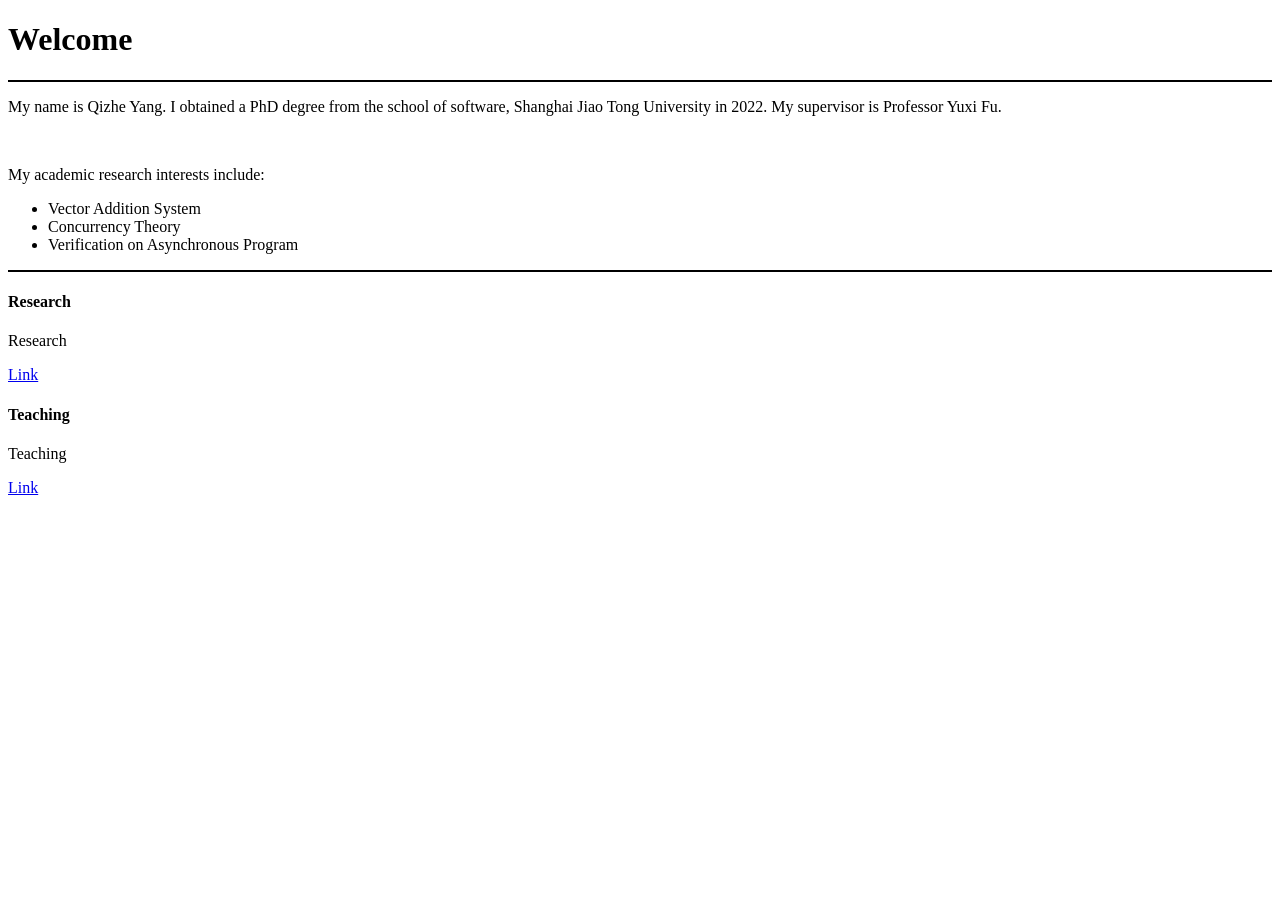
==== index.html @ 4ddbd8de "commit test" ====
<!DOCTYPE html>
<html lang="en">

<head>

    <meta charset="utf-8">
    <meta http-equiv="X-UA-Compatible" content="IE=edge">
    <meta name="viewport" content="width=device-width, initial-scale=1">
    
    <meta name="description" content="Qizhe Yang, College of Information,Mechanical and Electrical Engineering, SHNU">
    <meta name="author" content="Qizhe Yang">

    <meta name="keywords" content="to be determined" />

    <link rel="shortcut icon" type="image/x-icon" href="siteicon.ico">

    <title>Qizhe Yang</title>

    <!-- Bootstrap Core CSS -->
    <link href="css/bootstrap.min.css" rel="stylesheet">

    <!-- Custom CSS -->
    <link href="css/modern-business.css" rel="stylesheet">

    <!-- Custom Fonts -->
    <link href="font-awesome/css/font-awesome.min.css" rel="stylesheet" type="text/css">

    <!-- Additional Settings -->
    <link href="css/kthohr_settings.css" rel="stylesheet">

    <script>
    (function(i,s,o,g,r,a,m){i['GoogleAnalyticsObject']=r;i[r]=i[r]||function(){
    (i[r].q=i[r].q||[]).push(arguments)},i[r].l=1*new Date();a=s.createElement(o),
    m=s.getElementsByTagName(o)[0];a.async=1;a.src=g;m.parentNode.insertBefore(a,m)
    })(window,document,'script','https://www.google-analytics.com/analytics.js','ga');
    
    ga('create', 'UA-93902857-1', 'auto');
    ga('send', 'pageview');

    </script>

    <script src="js/jquery.js"></script>
    <script>
        $(function(){
            $("#mynavbar").load("navbar.html")
            $("#myfooter").load("footer.html")
        });
    </script>

</head>

<body>

    <div id="mynavbar"></div>

    <div class="container">

        <div class="row">
            <div class="col-lg-12">
                <!-- <h1 class="page-header"> Welcome </h1> -->
                <h1> Welcome </h1> 
                <hr style="height:2px;border-width:0;background-color:black">
                <p>My name is Qizhe Yang. I obtained a PhD degree from the school of software, Shanghai Jiao Tong University in 2022. My supervisor is Professor Yuxi Fu. </p>

                <br>

                <p>My academic research interests include:</p>
                <ul>
                    <li>Vector Addition System</li>
                    <li>Concurrency Theory</li>
                    <li>Verification on Asynchronous Program</li>
                </ul>

                <hr style="height:2px;border-width:0;background-color:black">
            </div>
        </div>

            <div class="col-md-4">
                <div class="panel panel-default">
                    <div class="panel-heading">
                        <h4><i class="fa fa-cog fa-spin fa-2x fa-fw"></i> Research</h4>
                    </div>
                    <div class="panel-body">
                        <p>Research</p>
                        <!-- <a href="#" class="btn btn-default disabled" role="button" aria-disabled>Link</a> -->
                        <a href="research.html" target="_blank" class="btn btn-default">Link</a>
                    </div>
                </div>
            </div>
            <div class="col-md-4">
                <div class="panel panel-default">
                    <div class="panel-heading">
                        <h4><i class="fa fa-fw fa-2x fa-graduation-cap"></i> Teaching</h4>
                    </div>
                    <div class="panel-body">
                        <p>Teaching</p>
                        <a href="#" class="btn btn-default disabled" role="button" aria-disabled>Link</a>
                    </div>
                </div>
            </div>
        </div>

    </div>

    <div id="myfooter"></div>

    <!-- jQuery -->
    <!--<script src="js/jquery.js"></script>-->

    <!-- Bootstrap Core JavaScript -->
    <script src="js/bootstrap.min.js"></script>

</body>

</html>
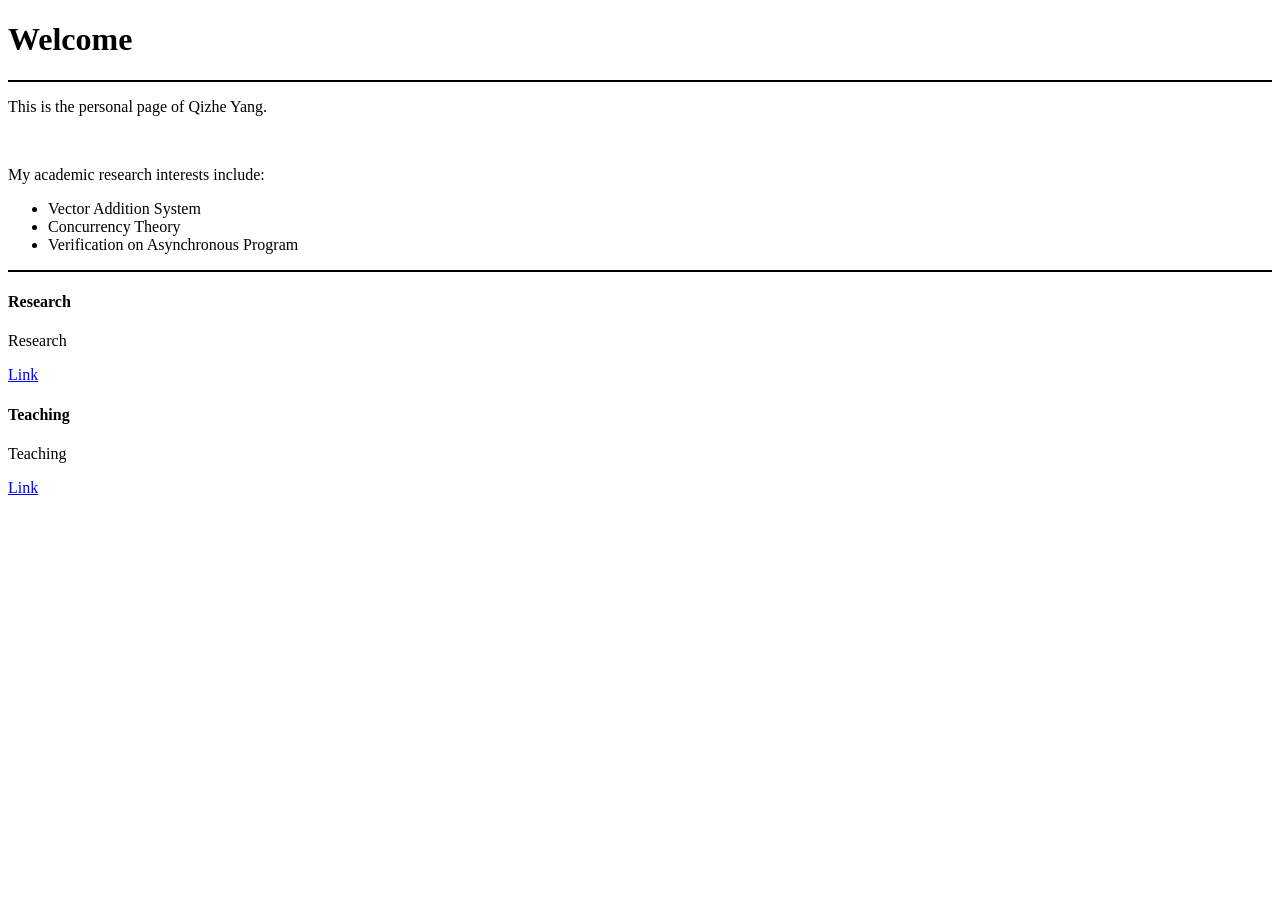
==== commit 10813925: "personal website commit v0.1" ====
--- a/index.html
+++ b/index.html
@@ -28,7 +28,7 @@
     <!-- Additional Settings -->
     <link href="css/kthohr_settings.css" rel="stylesheet">
 
-    <script>
+    <!--script>
     (function(i,s,o,g,r,a,m){i['GoogleAnalyticsObject']=r;i[r]=i[r]||function(){
     (i[r].q=i[r].q||[]).push(arguments)},i[r].l=1*new Date();a=s.createElement(o),
     m=s.getElementsByTagName(o)[0];a.async=1;a.src=g;m.parentNode.insertBefore(a,m)
@@ -37,7 +37,7 @@
     ga('create', 'UA-93902857-1', 'auto');
     ga('send', 'pageview');
 
-    </script>
+    </script-->
 
     <script src="js/jquery.js"></script>
     <script>
@@ -60,8 +60,8 @@
                 <!-- <h1 class="page-header"> Welcome </h1> -->
                 <h1> Welcome </h1> 
                 <hr style="height:2px;border-width:0;background-color:black">
-                <p>My name is Qizhe Yang. I obtained a PhD degree from the school of software, Shanghai Jiao Tong University in 2022. My supervisor is Professor Yuxi Fu. </p>
-
+                <!--p>My name is Qizhe Yang. I obtained a PhD degree from the school of software, Shanghai Jiao Tong University in 2022. My supervisor is Professor Yuxi Fu. </p-->
+                <p>This is the personal page of Qizhe Yang. </p>
                 <br>
 
                 <p>My academic research interests include:</p>
@@ -101,7 +101,7 @@
         </div>
 
     </div>
-
+    <!--添加脚注-->
     <div id="myfooter"></div>
 
     <!-- jQuery -->
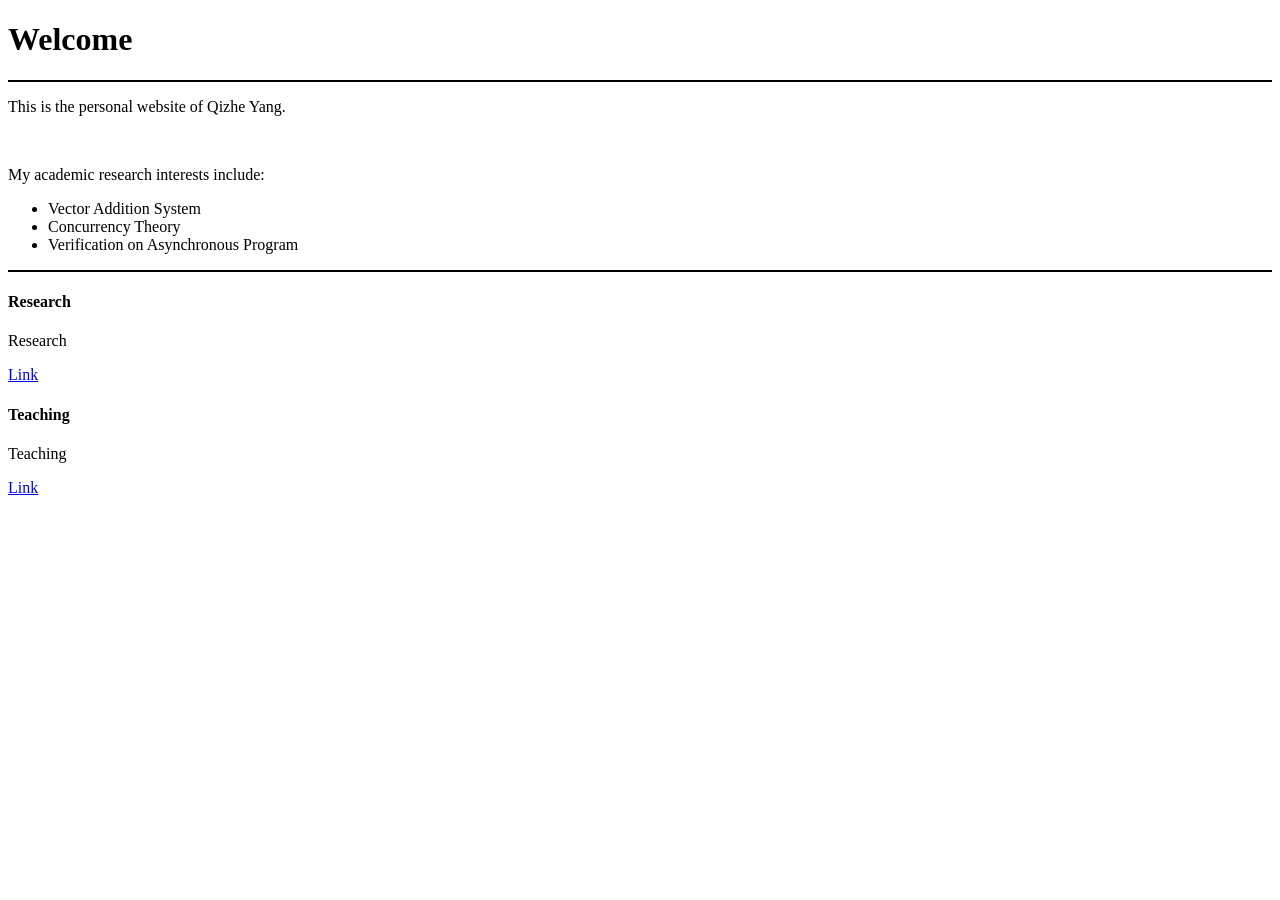
==== commit c2e10e3c: "1" ====
--- a/index.html
+++ b/index.html
@@ -61,7 +61,7 @@
                 <h1> Welcome </h1> 
                 <hr style="height:2px;border-width:0;background-color:black">
                 <!--p>My name is Qizhe Yang. I obtained a PhD degree from the school of software, Shanghai Jiao Tong University in 2022. My supervisor is Professor Yuxi Fu. </p-->
-                <p>This is the personal page of Qizhe Yang. </p>
+                <p>This is the personal website of Qizhe Yang. </p>
                 <br>
 
                 <p>My academic research interests include:</p>
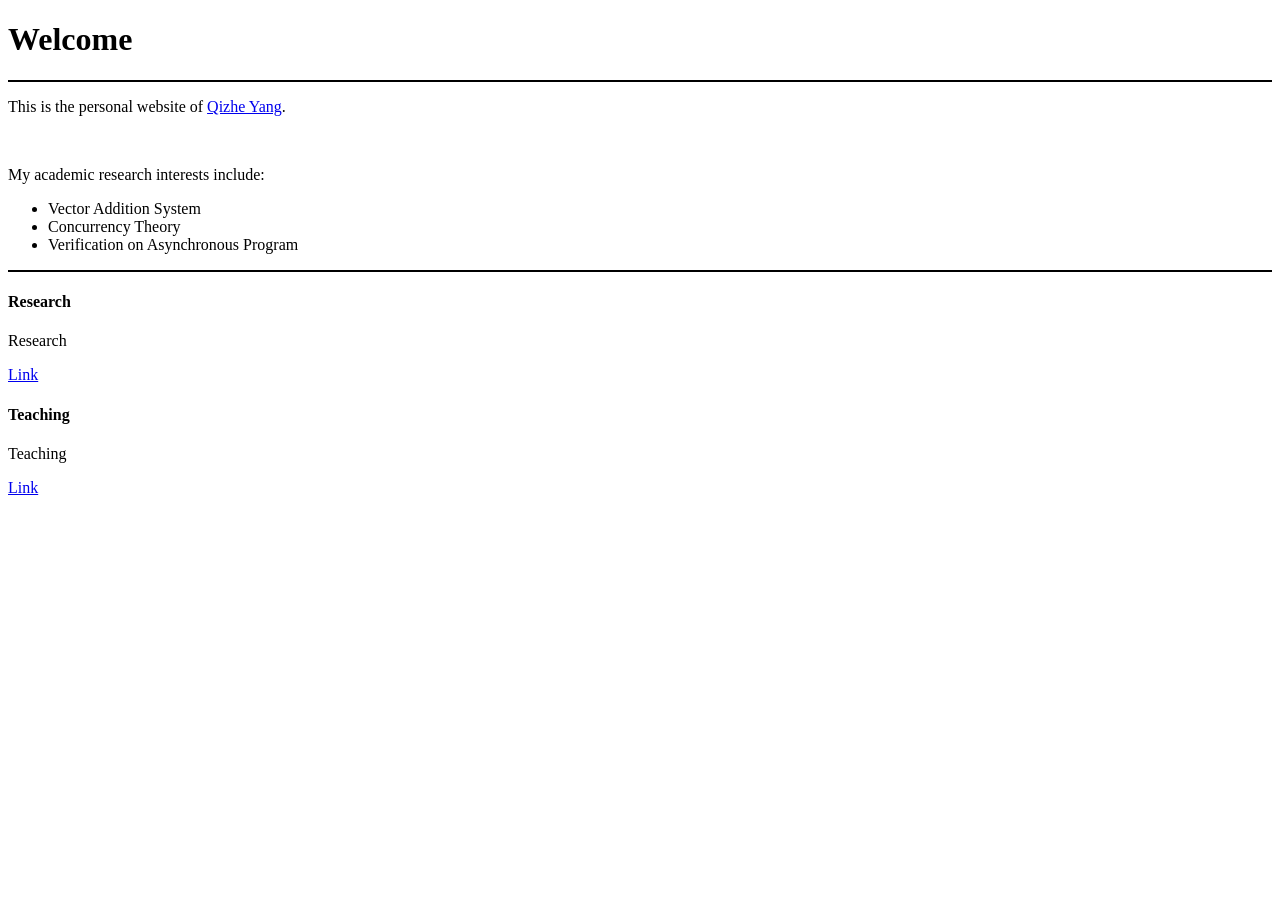
==== commit 1850a557: "update navbar" ====
--- a/index.html
+++ b/index.html
@@ -61,7 +61,7 @@
                 <h1> Welcome </h1> 
                 <hr style="height:2px;border-width:0;background-color:black">
                 <!--p>My name is Qizhe Yang. I obtained a PhD degree from the school of software, Shanghai Jiao Tong University in 2022. My supervisor is Professor Yuxi Fu. </p-->
-                <p>This is the personal website of Qizhe Yang. </p>
+                <p>This is the personal website of <a href="about.html" target="_blank">Qizhe Yang</a>. </p>
                 <br>
 
                 <p>My academic research interests include:</p>
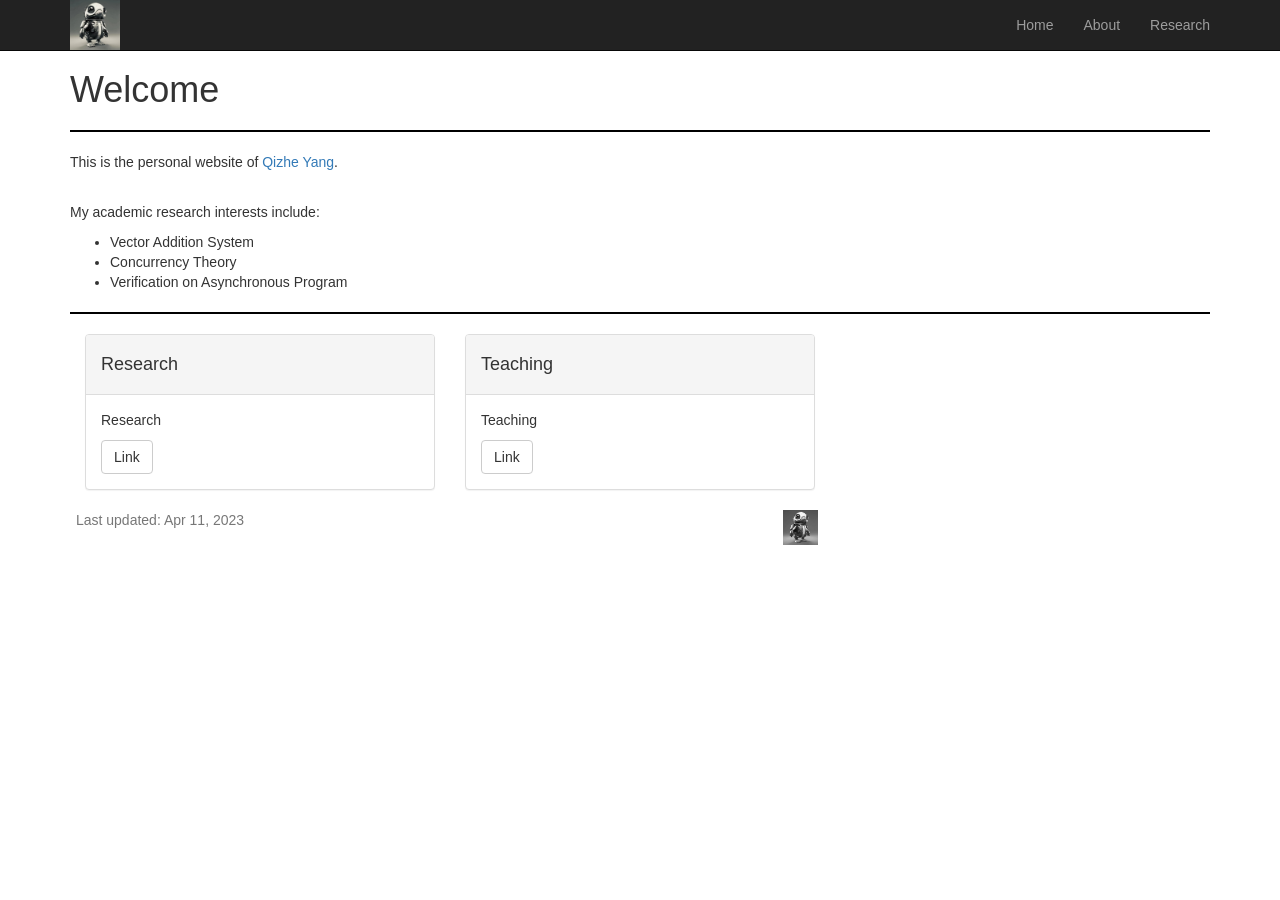
==== commit c1a74960: "update teaching.html" ====
--- a/index.html
+++ b/index.html
@@ -94,7 +94,8 @@
                     </div>
                     <div class="panel-body">
                         <p>Teaching</p>
-                        <a href="#" class="btn btn-default disabled" role="button" aria-disabled>Link</a>
+                        <!--<a href="#" class="btn btn-default disabled" role="button" aria-disabled>Link</a>-->
+                        <a href="teaching.html" target="_blank" class="btn btn-default">Link</a>
                     </div>
                 </div>
             </div>
--- a/css/modern-business.css
+++ b/css/modern-business.css
@@ -0,0 +1,93 @@
+/*!
+ * Start Bootstrap - Modern Business HTML Template (http://startbootstrap.com)
+ * Code licensed under the Apache License v2.0.
+ * For details, see http://www.apache.org/licenses/LICENSE-2.0.
+ */
+
+/* Global Styles */
+
+/* html,
+body {
+    height: 100%;
+} */
+
+body {
+    padding-top: 50px; /* Required padding for .navbar-fixed-top. Remove if using .navbar-static-top. Change if height of navigation changes. */
+}
+
+.img-portfolio {
+    margin-bottom: 30px;
+}
+
+.img-hover:hover {
+    opacity: 0.8;
+}
+
+/* Home Page Carousel */
+
+header.carousel {
+    height: 50%;
+}
+
+header.carousel .item,
+header.carousel .item.active,
+header.carousel .carousel-inner {
+    height: 100%;
+}
+
+header.carousel .fill {
+    width: 100%;
+    height: 100%;
+    background-position: center;
+    background-size: cover;
+}
+
+/* 404 Page Styles */
+
+.error-404 {
+    font-size: 100px;
+}
+
+/* Pricing Page Styles */
+
+.price {
+    display: block;
+    font-size: 50px;
+    line-height: 50px;
+}
+
+.price sup {
+    top: -20px;
+    left: 2px;
+    font-size: 20px;
+}
+
+.period {
+    display: block;
+    font-style: italic;
+}
+
+/* Footer Styles */
+
+/* footer {
+    margin: 50px 0;
+} */
+
+/* Responsive Styles */
+
+@media(max-width:991px) {
+    .customer-img,
+    .img-related {
+        margin-bottom: 30px;
+    }
+}
+
+@media(max-width:767px) {
+    .img-portfolio {
+        margin-bottom: 15px;
+    }
+
+    header.carousel .carousel {
+        height: 70%;
+    }
+}
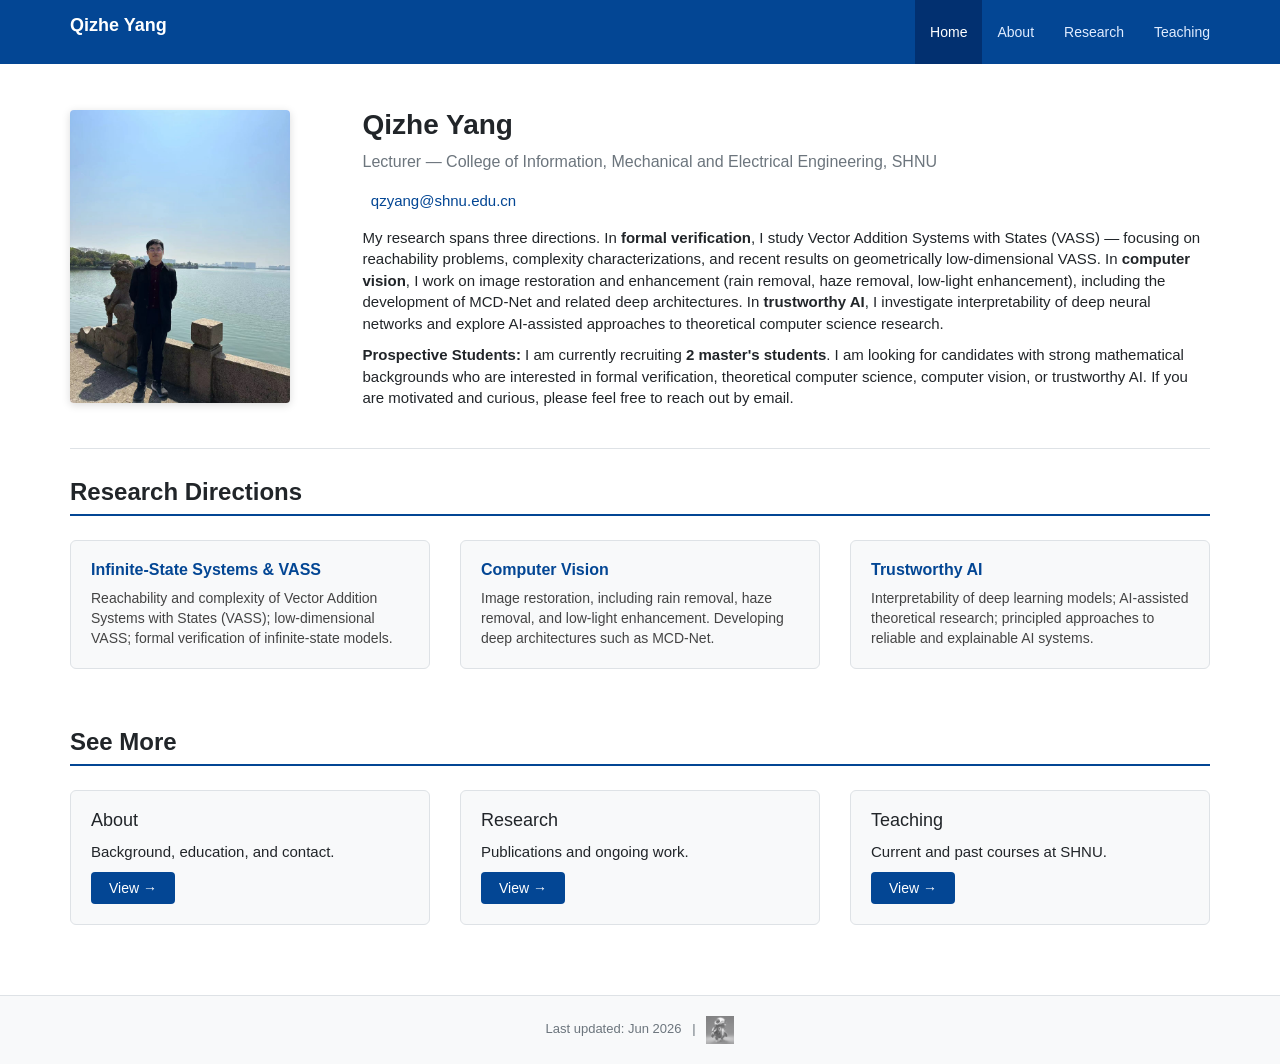
==== commit 1b7cd89a: "update website" ====
--- a/index.html
+++ b/index.html
@@ -1,116 +1,183 @@
 <!DOCTYPE html>
 <html lang="en">
-
 <head>
-
     <meta charset="utf-8">
     <meta http-equiv="X-UA-Compatible" content="IE=edge">
     <meta name="viewport" content="width=device-width, initial-scale=1">
-    
-    <meta name="description" content="Qizhe Yang, College of Information,Mechanical and Electrical Engineering, SHNU">
+    <meta name="description" content="Qizhe Yang, College of Information, Mechanical and Electrical Engineering, SHNU">
     <meta name="author" content="Qizhe Yang">
+    <meta name="keywords" content="Qizhe Yang, VASS, Vector Addition Systems, Computer Vision, Trustworthy AI, SHNU, formal verification">
+    <link rel="shortcut icon" type="image/x-icon" href="siteicon.ico">
+    <title>Qizhe Yang - Home</title>
 
-    <meta name="keywords" content="to be determined" />
-
-    <link rel="shortcut icon" type="image/x-icon" href="siteicon.ico">
-
-    <title>Qizhe Yang</title>
-
-    <!-- Bootstrap Core CSS -->
+    <!-- Bootstrap -->
     <link href="css/bootstrap.min.css" rel="stylesheet">
-
-    <!-- Custom CSS -->
-    <link href="css/modern-business.css" rel="stylesheet">
-
-    <!-- Custom Fonts -->
+    <!-- Font Awesome -->
     <link href="font-awesome/css/font-awesome.min.css" rel="stylesheet" type="text/css">
-
-    <!-- Additional Settings -->
-    <link href="css/kthohr_settings.css" rel="stylesheet">
-
-    <!--script>
-    (function(i,s,o,g,r,a,m){i['GoogleAnalyticsObject']=r;i[r]=i[r]||function(){
-    (i[r].q=i[r].q||[]).push(arguments)},i[r].l=1*new Date();a=s.createElement(o),
-    m=s.getElementsByTagName(o)[0];a.async=1;a.src=g;m.parentNode.insertBefore(a,m)
-    })(window,document,'script','https://www.google-analytics.com/analytics.js','ga');
-    
-    ga('create', 'UA-93902857-1', 'auto');
-    ga('send', 'pageview');
-
-    </script-->
+    <!-- Chelsea Blue Theme -->
+    <link href="css/style.css" rel="stylesheet">
 
     <script src="js/jquery.js"></script>
-    <script>
-        $(function(){
-            $("#mynavbar").load("navbar.html")
-            $("#myfooter").load("footer.html")
-        });
-    </script>
-
 </head>
-
 <body>
 
-    <div id="mynavbar"></div>
+<!-- Navigation -->
+<nav class="navbar navbar-chelsea navbar-fixed-top" role="navigation">
+    <div class="container">
+        <div class="navbar-header">
+            <button type="button" class="navbar-toggle collapsed" data-toggle="collapse" data-target="#main-nav">
+                <span class="sr-only">Toggle navigation</span>
+                <span class="icon-bar"></span>
+                <span class="icon-bar"></span>
+                <span class="icon-bar"></span>
+            </button>
+            <a class="navbar-brand" href="index.html">Qizhe Yang</a>
+        </div>
+        <div class="collapse navbar-collapse" id="main-nav">
+            <ul class="nav navbar-nav navbar-right">
+                <li class="active">
+                    <a href="index.html">Home</a>
+                </li>
+                <li >
+                    <a href="about.html">About</a>
+                </li>
+                <li >
+                    <a href="research.html">Research</a>
+                </li>
+                <li >
+                    <a href="teaching.html">Teaching</a>
+                </li>
+            </ul>
+        </div>
+    </div>
+</nav>
 
-    <div class="container">
+<!-- Main Content -->
+<div class="container">
+    
+<!-- Hero Section -->
+<div class="hero-section">
+    <div class="row">
+        <div class="col-md-3 col-sm-4 hero-photo text-center">
+            <img src="pics/yqz.jpg" alt="Qizhe Yang" class="img-responsive">
+        </div>
+        <div class="col-md-9 col-sm-8 hero-info">
+            <h1>Qizhe Yang</h1>
+            <p class="title-line">Lecturer &mdash; College of Information, Mechanical and Electrical Engineering, SHNU</p>
+            <ul class="contact-list">
+                <li>
+                    <i class="fa fa-envelope-o"></i>&nbsp;
+                    <a href="mailto:qzyang@shnu.edu.cn">qzyang@shnu.edu.cn</a>
+                </li>
+            </ul>
+            <p>My research spans three directions. In <strong>formal verification</strong>, I study Vector Addition Systems with States (VASS) — focusing on reachability problems, complexity characterizations, and recent results on geometrically low-dimensional VASS. In <strong>computer vision</strong>, I work on image restoration and enhancement (rain removal, haze removal, low-light enhancement), including the development of MCD-Net and related deep architectures. In <strong>trustworthy AI</strong>, I investigate interpretability of deep neural networks and explore AI-assisted approaches to theoretical computer science research.</p>
+            <p><strong>Prospective Students:</strong> I am currently recruiting <strong>2 master's students</strong>. I am looking for candidates with strong mathematical backgrounds who are interested in formal verification, theoretical computer science, computer vision, or trustworthy AI. If you are motivated and curious, please feel free to reach out by email.</p>
+        </div>
+    </div>
+</div>
 
-        <div class="row">
-            <div class="col-lg-12">
-                <!-- <h1 class="page-header"> Welcome </h1> -->
-                <h1> Welcome </h1> 
-                <hr style="height:2px;border-width:0;background-color:black">
-                <!--p>My name is Qizhe Yang. I obtained a PhD degree from the school of software, Shanghai Jiao Tong University in 2022. My supervisor is Professor Yuxi Fu. </p-->
-                <p>This is the personal website of <a href="about.html" target="_blank">Qizhe Yang</a>. </p>
-                <br>
-
-                <p>My academic research interests include:</p>
-                <ul>
-                    <li>Vector Addition System</li>
-                    <li>Concurrency Theory</li>
-                    <li>Verification on Asynchronous Program</li>
-                </ul>
-
-                <hr style="height:2px;border-width:0;background-color:black">
+<!-- Research Directions -->
+<div class="research-cards">
+    <h2 class="section-heading">Research Directions</h2>
+    <div class="row">
+        
+        <div class="col-md-4">
+            <div class="research-card">
+                <h4>Infinite-State Systems & VASS</h4>
+                <p>Reachability and complexity of Vector Addition Systems with States (VASS); low-dimensional VASS; formal verification of infinite-state models.</p>
             </div>
         </div>
-
-            <div class="col-md-4">
-                <div class="panel panel-default">
-                    <div class="panel-heading">
-                        <h4><i class="fa fa-cog fa-spin fa-2x fa-fw"></i> Research</h4>
-                    </div>
-                    <div class="panel-body">
-                        <p>Research</p>
-                        <!-- <a href="#" class="btn btn-default disabled" role="button" aria-disabled>Link</a> -->
-                        <a href="research.html" target="_blank" class="btn btn-default">Link</a>
-                    </div>
-                </div>
-            </div>
-            <div class="col-md-4">
-                <div class="panel panel-default">
-                    <div class="panel-heading">
-                        <h4><i class="fa fa-fw fa-2x fa-graduation-cap"></i> Teaching</h4>
-                    </div>
-                    <div class="panel-body">
-                        <p>Teaching</p>
-                        <!--<a href="#" class="btn btn-default disabled" role="button" aria-disabled>Link</a>-->
-                        <a href="teaching.html" target="_blank" class="btn btn-default">Link</a>
-                    </div>
-                </div>
+        
+        <div class="col-md-4">
+            <div class="research-card">
+                <h4>Computer Vision</h4>
+                <p>Image restoration, including rain removal, haze removal, and low-light enhancement. Developing deep architectures such as MCD-Net.</p>
             </div>
         </div>
+        
+        <div class="col-md-4">
+            <div class="research-card">
+                <h4>Trustworthy AI</h4>
+                <p>Interpretability of deep learning models; AI-assisted theoretical research; principled approaches to reliable and explainable AI systems.</p>
+            </div>
+        </div>
+        
+    </div>
+</div>
 
+<!-- See More -->
+<h2 class="section-heading" style="margin-top: 40px;">See More</h2>
+<div class="row">
+    <div class="col-md-4">
+        <div class="quick-card">
+            <h4><i class="fa fa-user fa-fw"></i> About</h4>
+            <p>Background, education, and contact.</p>
+            <a href="about.html" class="btn-chelsea">View &rarr;</a>
+        </div>
     </div>
-    <!--添加脚注-->
-    <div id="myfooter"></div>
+    <div class="col-md-4">
+        <div class="quick-card">
+            <h4><i class="fa fa-cog fa-fw"></i> Research</h4>
+            <p>Publications and ongoing work.</p>
+            <a href="research.html" class="btn-chelsea">View &rarr;</a>
+        </div>
+    </div>
+    <div class="col-md-4">
+        <div class="quick-card">
+            <h4><i class="fa fa-graduation-cap fa-fw"></i> Teaching</h4>
+            <p>Current and past courses at SHNU.</p>
+            <a href="teaching.html" class="btn-chelsea">View &rarr;</a>
+        </div>
+    </div>
+</div>
 
-    <!-- jQuery -->
-    <!--<script src="js/jquery.js"></script>-->
+</div>
 
-    <!-- Bootstrap Core JavaScript -->
-    <script src="js/bootstrap.min.js"></script>
+<!-- Footer -->
+<footer class="site-footer">
+    <div class="container">
+        <span>Last updated: Jun 2026</span>
+        &nbsp;&nbsp;|&nbsp;&nbsp;
+        <a href="index.html">
+            <img src="pics/footer_logo.png" alt="logo" width="28" height="28">
+        </a>
+    </div>
+</footer>
+
+<!-- Bootstrap JS -->
+<script src="js/bootstrap.min.js"></script>
+
+<!-- Collapse toggle for abstracts and intros -->
+<script>
+$(document).on('click', '.abstract-toggle', function(e) {
+    e.preventDefault();
+    var target = $(this).data('target');
+    var $body = $(target);
+    var $link = $(this);
+    if ($body.hasClass('show')) {
+        $body.removeClass('show');
+        $link.text('Abstract');
+    } else {
+        $body.addClass('show');
+        $link.text('Hide Abstract');
+    }
+});
+
+$(document).on('click', '.intro-toggle', function(e) {
+    e.preventDefault();
+    var target = $(this).data('target');
+    var $body = $(target);
+    var $link = $(this);
+    if ($body.hasClass('show')) {
+        $body.removeClass('show');
+        $link.text('Introduction');
+    } else {
+        $body.addClass('show');
+        $link.text('Hide Introduction');
+    }
+});
+</script>
+
 
 </body>
-
-</html>
+</html>
--- a/css/style.css
+++ b/css/style.css
@@ -0,0 +1,465 @@
+/* ===================================================
+   Chelsea Blue Academic Theme
+   Primary: #034694
+   =================================================== */
+
+/* --- Reset / Base --- */
+body {
+    padding-top: 70px;
+    font-family: "Helvetica Neue", Helvetica, Arial, sans-serif;
+    font-size: 15px;
+    color: #212529;
+    background-color: #ffffff;
+}
+
+a {
+    color: #034694;
+}
+
+a:hover, a:focus {
+    color: #0258b8;
+    text-decoration: underline;
+}
+
+/* --- Navbar --- */
+.navbar-chelsea {
+    background-color: #034694;
+    border: none;
+    border-radius: 0;
+    margin-bottom: 0;
+}
+
+.navbar-chelsea .navbar-brand {
+    color: #ffffff;
+    font-weight: 600;
+    font-size: 18px;
+    padding: 15px 15px;
+}
+
+.navbar-chelsea .navbar-brand:hover {
+    color: #cce0ff;
+    text-decoration: none;
+}
+
+.navbar-chelsea .nav > li > a {
+    color: #e0ecff;
+    font-size: 14px;
+    padding: 22px 15px;
+}
+
+.navbar-chelsea .nav > li > a:hover,
+.navbar-chelsea .nav > li > a:focus {
+    color: #ffffff;
+    background-color: #023070;
+    text-decoration: none;
+}
+
+.navbar-chelsea .nav > li.active > a,
+.navbar-chelsea .nav > li.active > a:hover {
+    color: #ffffff;
+    background-color: #023070;
+}
+
+.navbar-chelsea .navbar-toggle {
+    border-color: #ffffff;
+}
+
+.navbar-chelsea .navbar-toggle .icon-bar {
+    background-color: #ffffff;
+}
+
+.navbar-chelsea .navbar-toggle:hover,
+.navbar-chelsea .navbar-toggle:focus {
+    background-color: #023070;
+}
+
+/* --- Page sections --- */
+.page-section {
+    padding: 40px 0 20px;
+}
+
+/* --- Hero (index page two-col layout) --- */
+.hero-section {
+    padding: 40px 0 30px;
+    border-bottom: 1px solid #dee2e6;
+    margin-bottom: 30px;
+}
+
+.hero-photo img {
+    width: 100%;
+    max-width: 220px;
+    border-radius: 4px;
+    box-shadow: 0 2px 8px rgba(0,0,0,0.15);
+}
+
+.hero-info h1 {
+    margin-top: 0;
+    font-size: 28px;
+    font-weight: 700;
+    color: #212529;
+}
+
+.hero-info .title-line {
+    font-size: 16px;
+    color: #6c757d;
+    margin-bottom: 16px;
+}
+
+.hero-info .contact-list {
+    list-style: none;
+    padding: 0;
+    margin: 16px 0;
+}
+
+.hero-info .contact-list li {
+    margin-bottom: 6px;
+    color: #444;
+}
+
+.hero-info .contact-list a {
+    color: #034694;
+}
+
+/* --- Research direction cards --- */
+.research-cards {
+    margin-top: 30px;
+}
+
+.research-card {
+    background: #f8f9fa;
+    border: 1px solid #dee2e6;
+    border-radius: 6px;
+    padding: 20px;
+    margin-bottom: 20px;
+    height: 100%;
+}
+
+.research-card h4 {
+    color: #034694;
+    font-size: 16px;
+    font-weight: 600;
+    margin-top: 0;
+    margin-bottom: 10px;
+}
+
+.research-card p {
+    color: #444;
+    font-size: 14px;
+    margin: 0;
+}
+
+/* --- Quick-link cards (Research / Teaching) --- */
+.quick-card {
+    background: #f8f9fa;
+    border: 1px solid #dee2e6;
+    border-radius: 6px;
+    padding: 20px;
+    margin-bottom: 20px;
+}
+
+.quick-card h4 {
+    margin-top: 0;
+    color: #212529;
+}
+
+.quick-card .btn-chelsea {
+    background-color: #034694;
+    color: #ffffff;
+    border: none;
+    border-radius: 4px;
+    padding: 6px 18px;
+    font-size: 14px;
+    text-decoration: none;
+    display: inline-block;
+}
+
+.quick-card .btn-chelsea:hover {
+    background-color: #023070;
+    color: #ffffff;
+    text-decoration: none;
+}
+
+/* --- Section headings --- */
+.section-heading {
+    font-size: 24px;
+    font-weight: 700;
+    color: #212529;
+    border-bottom: 2px solid #034694;
+    padding-bottom: 8px;
+    margin-bottom: 24px;
+}
+
+/* --- Research area intro (rendered from .md file) --- */
+.area-intro {
+    font-size: 15px;
+    color: #444;
+    margin-bottom: 20px;
+    line-height: 1.7;
+}
+
+/* --- Publication entries --- */
+.publication-entry {
+    background: #f8f9fa;
+    border: 1px solid #dee2e6;
+    border-radius: 6px;
+    margin-bottom: 16px;
+    overflow: hidden;
+}
+
+.publication-header {
+    padding: 18px 20px;
+}
+
+.publication-header h4 {
+    margin: 0 0 6px;
+    font-size: 16px;
+    font-weight: 600;
+    color: #212529;
+}
+
+.publication-header .pub-authors {
+    font-size: 14px;
+    color: #555;
+    margin-bottom: 4px;
+}
+
+.publication-header .pub-venue {
+    font-size: 13px;
+    color: #6c757d;
+    font-style: italic;
+    margin-bottom: 10px;
+}
+
+.pub-notation {
+    font-size: 12px;
+    color: #888;
+    margin-bottom: 10px;
+}
+
+.pub-year-badge {
+    display: inline-block;
+    background-color: #034694;
+    color: #ffffff;
+    font-size: 12px;
+    font-weight: 600;
+    padding: 2px 8px;
+    border-radius: 3px;
+    margin-right: 8px;
+    vertical-align: middle;
+}
+
+.pub-links a {
+    font-size: 13px;
+    color: #034694;
+    margin-right: 12px;
+    text-decoration: none;
+    font-weight: 500;
+}
+
+.pub-links a:hover {
+    color: #0258b8;
+    text-decoration: underline;
+}
+
+.pub-abstract {
+    border-top: 1px solid #dee2e6;
+    padding: 14px 20px;
+    background: #ffffff;
+    font-size: 14px;
+    color: #444;
+    display: none;
+}
+
+.pub-abstract.show {
+    display: block;
+}
+
+/* --- Teaching two-column grid --- */
+.teaching-grid > [class*="col-"] {
+    display: flex;
+    flex-direction: column;
+    margin-bottom: 0;
+}
+
+.teaching-grid .teaching-entry {
+    flex: 1;
+}
+
+/* --- Teaching entries --- */
+.teaching-entry {
+    background: #f8f9fa;
+    border: 1px solid #dee2e6;
+    border-radius: 6px;
+    margin-bottom: 14px;
+    overflow: hidden;
+}
+
+.teaching-header {
+    padding: 18px 22px;
+}
+
+.teaching-header h4 {
+    margin: 0 0 6px;
+    font-size: 18px;
+    line-height: 1.4;
+}
+
+.teaching-header h4 a {
+    color: #034694;
+    text-decoration: none;
+    font-weight: 600;
+}
+
+.teaching-header h4 a:hover {
+    color: #0258b8;
+    text-decoration: underline;
+}
+
+.course-num-inline {
+    font-size: 13px;
+    color: #6c757d;
+    font-weight: normal;
+    margin-left: 8px;
+    vertical-align: middle;
+}
+
+.teaching-header .semester-badge {
+    display: inline-block;
+    background-color: #034694;
+    color: #ffffff;
+    font-size: 12px;
+    padding: 2px 9px;
+    border-radius: 3px;
+    margin-bottom: 8px;
+}
+
+.teaching-toggle {
+    font-size: 14px;
+    color: #034694;
+    cursor: pointer;
+    font-weight: 500;
+    background: none;
+    border: none;
+    padding: 0;
+    text-decoration: none;
+}
+
+.teaching-toggle:hover {
+    color: #0258b8;
+    text-decoration: underline;
+}
+
+.teaching-intro {
+    border-top: 1px solid #dee2e6;
+    padding: 14px 22px;
+    background: #ffffff;
+    font-size: 15px;
+    color: #444;
+    display: none;
+    line-height: 1.7;
+}
+
+.teaching-intro.show {
+    display: block;
+}
+
+/* --- About page --- */
+.about-photo img {
+    width: 100%;
+    max-width: 200px;
+    border-radius: 4px;
+    box-shadow: 0 2px 8px rgba(0,0,0,0.12);
+}
+
+.about-content h2 {
+    font-size: 20px;
+    font-weight: 700;
+    color: #034694;
+    border-bottom: 1px solid #dee2e6;
+    padding-bottom: 6px;
+    margin-top: 32px;
+    margin-bottom: 12px;
+}
+
+.about-content h3 {
+    font-size: 16px;
+    font-weight: 700;
+    color: #212529;
+    margin-top: 24px;
+    margin-bottom: 8px;
+}
+
+.about-content h4 {
+    font-size: 14px;
+    font-weight: 600;
+    color: #444;
+    margin-top: 18px;
+    margin-bottom: 6px;
+}
+
+.about-content ul {
+    padding-left: 20px;
+}
+
+.about-content p, .about-content li {
+    font-size: 15px;
+    color: #333;
+    line-height: 1.7;
+}
+
+/* --- Footer --- */
+.site-footer {
+    background-color: #f8f9fa;
+    border-top: 1px solid #dee2e6;
+    padding: 20px 0;
+    margin-top: 50px;
+    color: #6c757d;
+    font-size: 13px;
+    text-align: center;
+}
+
+.site-footer a {
+    color: #6c757d;
+}
+
+.site-footer img {
+    vertical-align: middle;
+    opacity: 0.7;
+}
+
+/* --- 404 page --- */
+.not-found-section {
+    padding: 80px 0;
+    text-align: center;
+}
+
+.not-found-section h1 {
+    font-size: 80px;
+    color: #034694;
+    font-weight: 700;
+    margin-bottom: 0;
+}
+
+.not-found-section h2 {
+    font-size: 28px;
+    color: #444;
+    margin-top: 10px;
+}
+
+/* --- Utility --- */
+.divider {
+    border: none;
+    border-top: 2px solid #dee2e6;
+    margin: 24px 0;
+}
+
+@media (max-width: 767px) {
+    .hero-photo {
+        text-align: center;
+        margin-bottom: 20px;
+    }
+
+    .hero-photo img {
+        max-width: 160px;
+    }
+}
